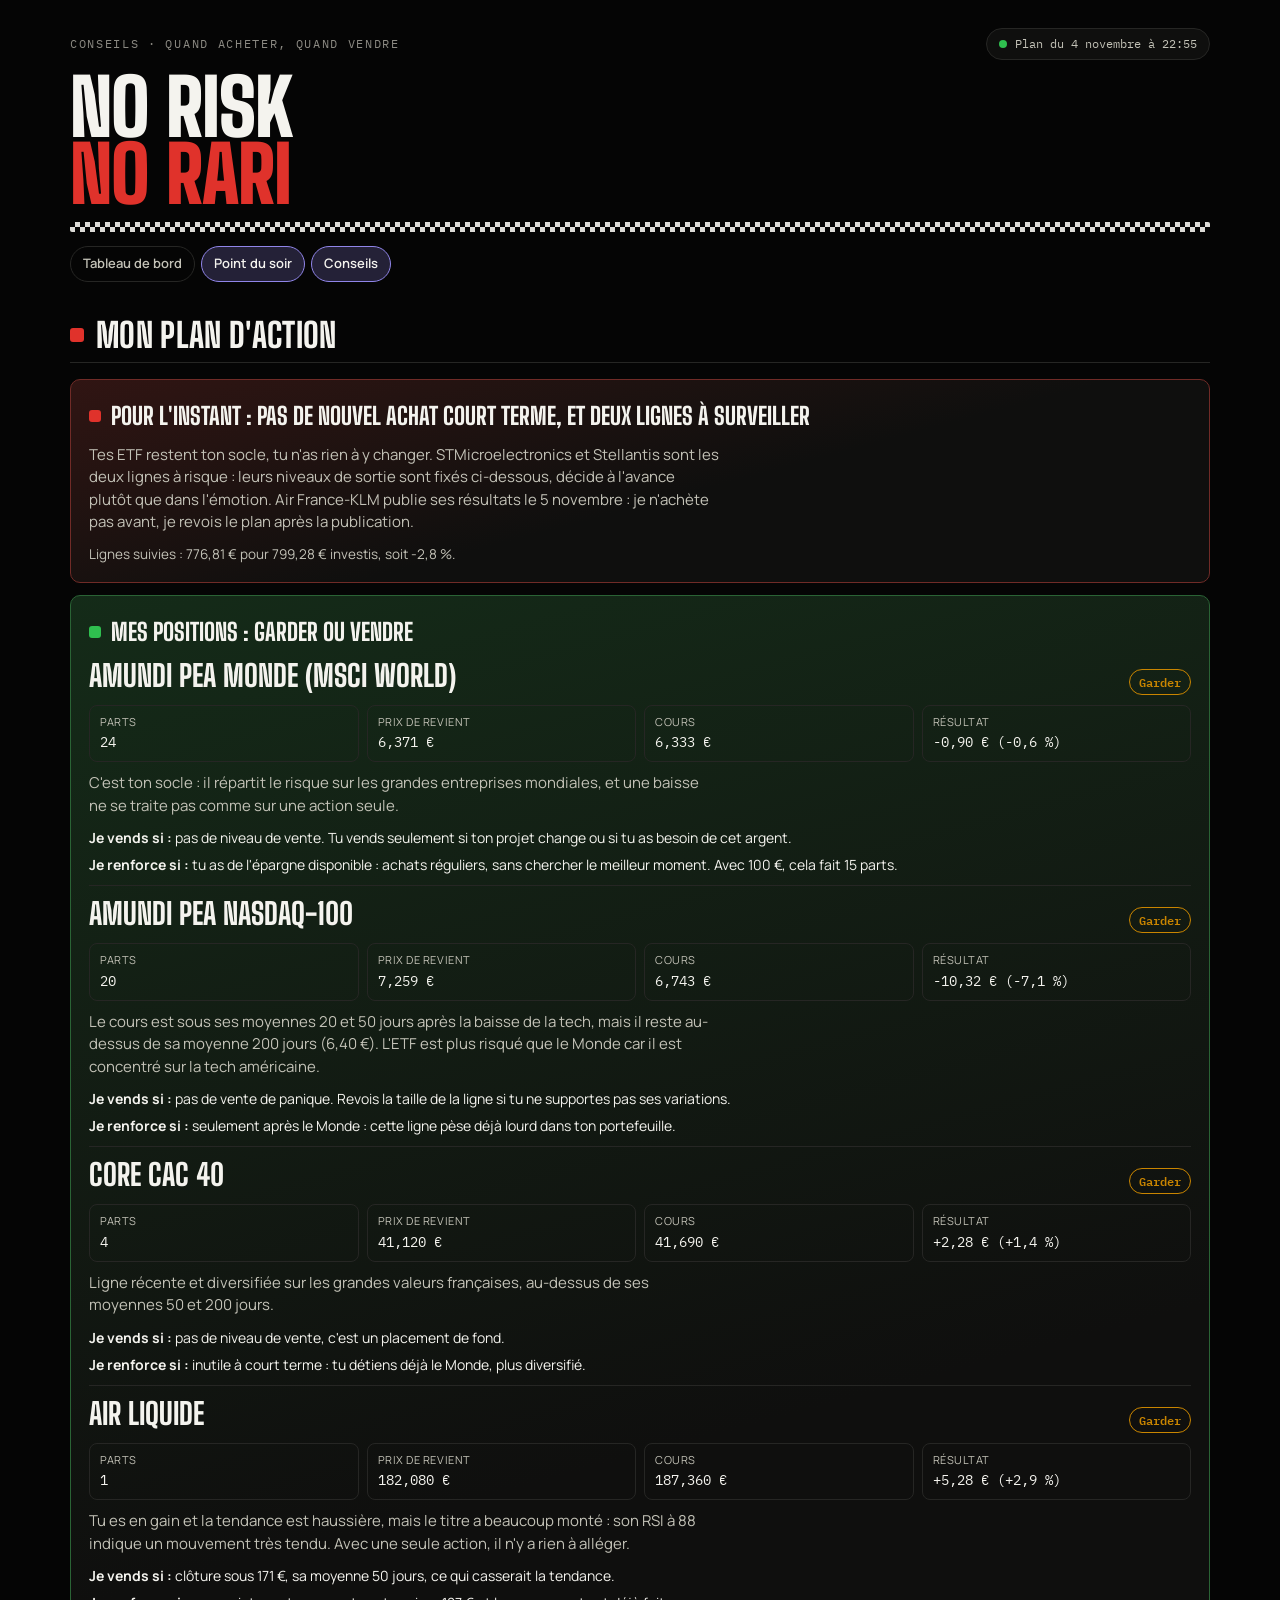
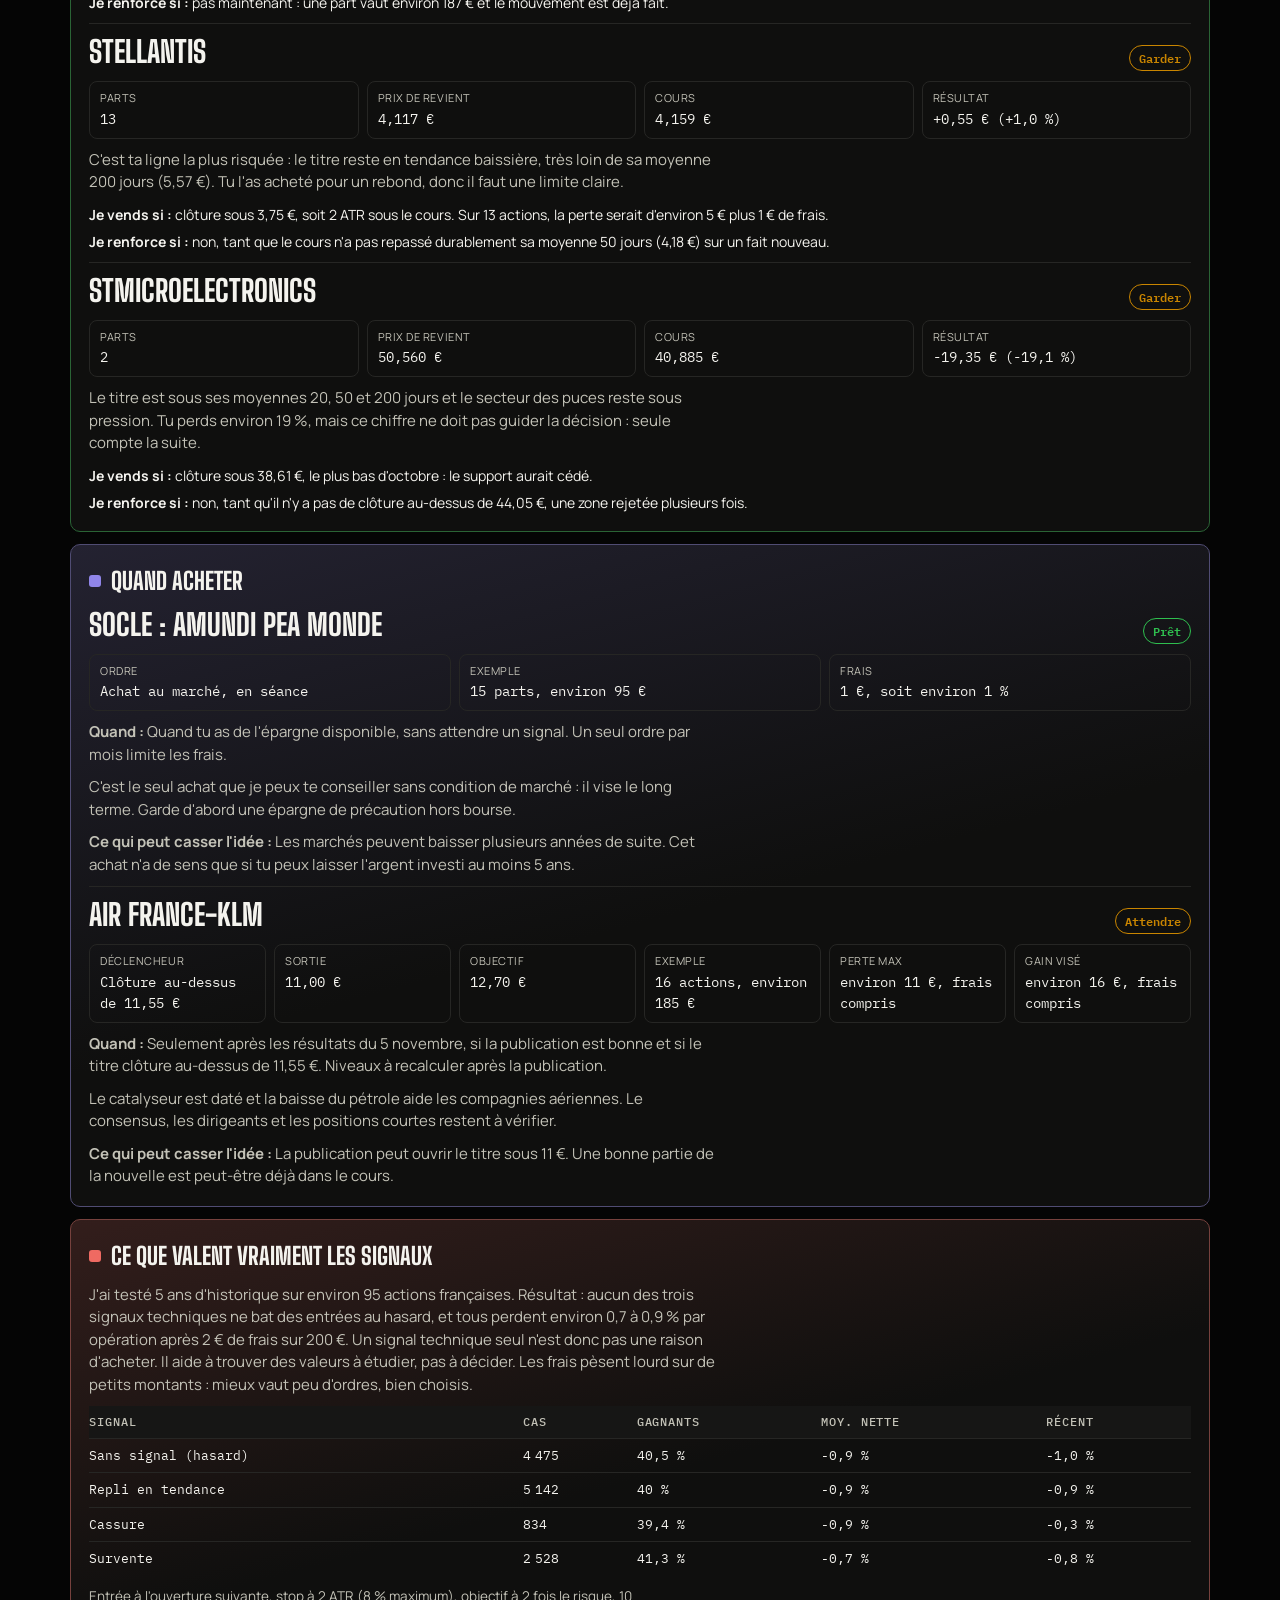
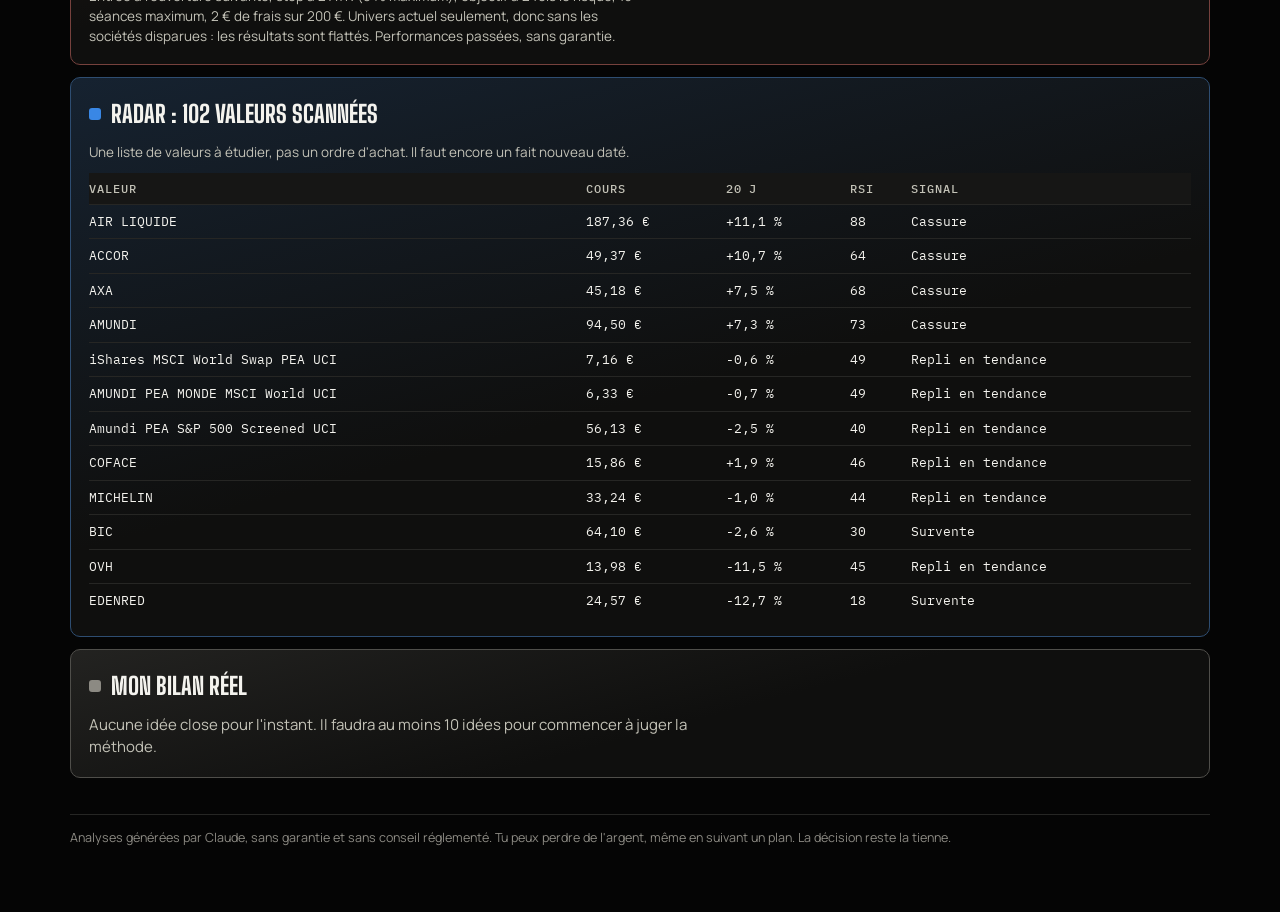
==== conseils.html @ 0ea039a8 "Ajoute la page Conseils et le plan d'action Co-Authored-By: Claude Opus 5.5 <noreply@anthropic.com> " ====
<!doctype html>
<html lang="fr">
<head>
<meta charset="utf-8">
<meta name="viewport" content="width=device-width,initial-scale=1,viewport-fit=cover">
<meta name="theme-color" content="#050505">
<meta name="apple-mobile-web-app-capable" content="yes">
<meta name="apple-mobile-web-app-title" content="No Risk No Rari">
<meta name="robots" content="noindex">
<title>Conseils · No Risk No Rari</title>
<link rel="preconnect" href="https://fonts.googleapis.com">
<link rel="preconnect" href="https://fonts.gstatic.com" crossorigin>
<link rel="stylesheet" href="https://fonts.googleapis.com/css2?family=Big+Shoulders+Display:wght@600;800;900&family=Manrope:wght@400;500;600;700&family=IBM+Plex+Mono:wght@400;500;600&display=swap">
<link rel="stylesheet" href="assets/style.css">
<style>
html, body { margin: 0; }
.title.small { font-size: clamp(40px, 7vw, 78px); }
.days { display: flex; flex-wrap: wrap; gap: 6px; }
.days button { font: inherit; font-size: 12.5px; font-weight: 600; color: var(--fg-2); background: transparent; border: 1px solid var(--line); border-radius: 999px; padding: 6px 12px; cursor: pointer; }
.days button[aria-pressed="true"] { color: var(--bg); background: var(--fg); border-color: var(--fg); }
.days button:focus-visible { outline: 2px solid var(--fg-2); outline-offset: 2px; }
.hero-card { border-radius: var(--radius); border: 1px solid color-mix(in srgb, var(--mood) 45%, var(--line)); background: linear-gradient(150deg, color-mix(in srgb, var(--mood) 26%, var(--surface-2)) 0%, var(--surface) 70%); padding: 22px; display: grid; gap: 10px; }
.hero-card .when { font-family: var(--font-data); font-size: 12.5px; letter-spacing: .1em; text-transform: uppercase; color: var(--fg-2); }
.hero-card h2 { font-size: clamp(30px, 5vw, 46px); text-wrap: balance; }
.hero-card h2::before { display: none; }
.hero-card p { margin: 0; color: var(--fg-2); max-width: 70ch; font-size: 16px; }
.mood { justify-self: start; display: inline-flex; align-items: center; gap: 8px; font-size: 12px; font-weight: 700; letter-spacing: .06em; text-transform: uppercase; padding: 5px 11px; border-radius: 999px; background: color-mix(in srgb, var(--mood) 30%, transparent); color: var(--fg); }
.cards { display: grid; grid-template-columns: repeat(2, minmax(0, 1fr)); gap: 12px; }
.anchor { grid-column: 1 / -1; display: grid; gap: 12px; min-width: 0; scroll-margin-top: 64px; }
#content, section { min-width: 0; max-width: 100%; }
.jump { position: sticky; top: 0; z-index: 5; max-width: 100%; display: flex; gap: 6px; overflow-x: auto; padding: 10px 0; margin: 4px 0 2px; background: var(--bg); scrollbar-width: none; }
.jump::-webkit-scrollbar { display: none; }
.jump a { flex: none; font-size: 13px; font-weight: 600; color: var(--fg-2); text-decoration: none; border: 1px solid var(--line); border-radius: 999px; padding: 8px 12px; }
.jump a:hover, .jump a:focus-visible { color: var(--fg); border-color: var(--fg-2); }
.fold { display: block; }
.fold summary { cursor: pointer; list-style: none; display: flex; justify-content: space-between; align-items: center; gap: 10px; min-height: 28px; }
.fold summary::-webkit-details-marker { display: none; }
.fold summary::before { content: none; display: none; }
.fold summary::after { content: "+"; font-family: var(--font-data); font-size: 20px; color: var(--fg-2); }
.fold[open] summary::after { content: "−"; }
.fold summary:focus-visible { outline: 2px solid var(--fg-2); outline-offset: 2px; }
.fold-body { display: grid; gap: 14px; margin-top: 12px; }
.idea { display: grid; gap: 10px; border-top: 1px solid var(--line); padding-top: 12px; }
.idea:first-child { border-top: 0; padding-top: 0; }
.card { border-radius: var(--radius); border: 1px solid color-mix(in srgb, var(--c) 40%, var(--line)); background: linear-gradient(165deg, color-mix(in srgb, var(--c) 16%, var(--surface)) 0%, var(--surface) 55%); padding: 18px; display: grid; gap: 10px; align-content: start; min-width: 0; }
.card.full { grid-column: 1 / -1; }
.card h3 { margin: 0; display: flex; align-items: center; gap: 10px; font-family: var(--font-display); font-weight: 800; font-size: 24px; text-transform: uppercase; }
.card h3::before { content: ""; width: 12px; height: 12px; border-radius: 3px; background: var(--c); }
.card p { margin: 0; color: var(--fg-2); max-width: 70ch; }
.items { list-style: none; margin: 0; padding: 0; display: grid; gap: 10px; }
.items li { display: grid; gap: 2px; }
.items strong { color: var(--fg); font-size: 14.5px; }
.items span { color: var(--fg-2); font-size: 14px; }
.idea-head { display: flex; flex-wrap: wrap; align-items: baseline; justify-content: space-between; gap: 8px; }
.idea-head .nm { font-family: var(--font-display); font-weight: 800; font-size: 30px; line-height: 1; text-transform: uppercase; }
.term { font-family: var(--font-display); font-weight: 800; font-size: 30px; line-height: 1; text-transform: uppercase; }
.src { list-style: none; margin: 0; padding: 0; display: flex; flex-wrap: wrap; gap: 6px 14px; font-size: 13px; }
.src a { color: var(--fg-2); }
/* Court terme, alertes, journal et quiz */
.avis { display: inline-flex; align-items: center; gap: 8px; font-size: 12px; font-weight: 700; letter-spacing: .06em; text-transform: uppercase; padding: 5px 11px; border-radius: 999px; background: color-mix(in srgb, var(--a) 30%, transparent); color: var(--fg); }
.plan { display: grid; grid-template-columns: repeat(auto-fit, minmax(92px, 1fr)); gap: 8px; margin: 0; }
.plan div { border: 1px solid var(--line); border-radius: 8px; padding: 8px 10px; min-width: 0; }
.plan dt { font-size: 11px; color: var(--fg-2); text-transform: uppercase; letter-spacing: .05em; }
.plan dd { margin: 2px 0 0; font-family: var(--font-data); font-size: 14px; color: var(--fg); overflow-wrap: anywhere; }
.track { display: flex; flex-wrap: wrap; gap: 8px 18px; font-family: var(--font-data); font-size: 14px; color: var(--fg-2); }
.track b { color: var(--fg); font-weight: 600; }
.quiz { display: grid; gap: 16px; }
.quiz fieldset { border: 0; margin: 0; padding: 0; display: grid; gap: 8px; min-width: 0; }
.quiz legend { padding: 0 0 4px; color: var(--fg); font-weight: 600; font-size: 15px; }
.q-opt { font: inherit; font-size: 14.5px; text-align: left; color: var(--fg); background: transparent; border: 1px solid var(--line); border-radius: 8px; padding: 10px 12px; cursor: pointer; min-height: 44px; }
.q-opt:disabled { cursor: default; color: var(--fg-2); }
.q-opt:focus-visible { outline: 2px solid var(--fg-2); outline-offset: 2px; }
.q-opt.ok { border-color: var(--good); background: color-mix(in srgb, var(--good) 22%, transparent); color: var(--fg); }
.q-opt.ko { border-color: var(--bad); background: color-mix(in srgb, var(--bad) 22%, transparent); color: var(--fg); }
.q-exp { margin: 0; font-size: 14px; color: var(--fg-2); }
@media (max-width: 900px) { .cards { grid-template-columns: minmax(0, 1fr); } }

.act { display: inline-block; font-family: var(--font-data); font-size: 12px; font-weight: 600; padding: 3px 9px; border-radius: 999px; border: 1px solid var(--a); color: var(--a); white-space: nowrap; }
.pos { display: grid; gap: 10px; border-top: 1px solid var(--line); padding-top: 12px; min-width: 0; }
.pos:first-of-type { border-top: 0; padding-top: 0; }
.rule { display: grid; gap: 6px; font-size: 14px; }
.warn { color: var(--bad); font-weight: 600; }
.tbl { width: 100%; overflow-x: auto; }
.tbl table { width: 100%; border-collapse: collapse; font-size: 13px; }
.tbl th, .tbl td { text-align: left; padding: 7px 8px 7px 0; border-bottom: 1px solid var(--line); white-space: nowrap; font-family: var(--font-data); }
.tbl th { color: var(--fg-2); font-weight: 500; }
.note { color: var(--fg-2); font-size: 13.5px; }
</style>
</head>
<body>
<div class="wrap">
  <header class="top">
    <div class="topline">
      <span class="eyebrow">Conseils · Quand acheter, quand vendre</span>
      <span class="status"><span class="dot" id="dot"></span><span id="stat">Chargement…</span></span>
    </div>
    <h1 class="title small"><span>No risk</span><span class="red">No rari</span></h1>
    <div class="checker" aria-hidden="true"></div>
    <nav class="tabs" aria-label="Pages">
      <a href="index.html">Tableau de bord</a>
      <a class="nav-point" href="point.html">Point du soir</a>
      <a class="nav-point" href="conseils.html" aria-current="page">Conseils</a>
    </nav>
  </header>
  <section style="--sec: var(--accent)" aria-labelledby="h-c">
    <div class="sec-head"><h2 id="h-c">Mon plan d'action</h2></div>
    <div id="content" class="cards"></div>
  </section>
  <footer class="foot"><span>Analyses générées par Claude, sans garantie et sans conseil réglementé. Tu peux perdre de l'argent, même en suivant un plan. La décision reste la tienne.</span></footer>
</div>
<script>
(() => {
  const $ = (id) => document.getElementById(id);
  const esc = (s) => String(s ?? "").replace(/[&<>"']/g, (c) => ({ "&": "&amp;", "<": "&lt;", ">": "&gt;", '"': "&quot;", "'": "&#39;" }[c]));
  const eur = (x, d = 2) => Number(x).toLocaleString("fr-FR", { minimumFractionDigits: d, maximumFractionDigits: d }) + " €";
  const pct = (x) => (x >= 0 ? "+" : "") + Number(x).toLocaleString("fr-FR", { minimumFractionDigits: 1, maximumFractionDigits: 1 }) + " %";
  const num = (x) => Number(x).toLocaleString("fr-FR");
  const ACT = { "Garder": "--s4", "Renforcer": "--good", "Alléger": "--bad", "Vendre": "--bad", "Attendre": "--s4", "Prêt": "--good" };
  const get = (f) => fetch(`data/${f}.json?t=` + Date.now(), { cache: "no-store" }).then((r) => r.ok ? r.json() : {}).catch(() => ({}));
  const card = (titre, c, html) => `<div class="card full" style="--c: var(${c})"><h3>${titre}</h3>${html}</div>`;

  function lignes(ops) {
    const m = {};
    [...ops].sort((a, b) => String(a.date).localeCompare(String(b.date))).forEach((o) => {
      const l = m[o.isin] || (m[o.isin] = { qte: 0, cout: 0 });
      if (o.sens === "vente") { const part = l.qte ? o.qte / l.qte : 0; l.cout -= l.cout * part; l.qte -= o.qte; }
      else { l.qte += o.qte; l.cout += o.qte * o.prix + (o.frais || 0); }
    });
    return m;
  }

  Promise.all(["conseils", "achats", "cours", "radar", "backtest", "idees"].map(get)).then(([c, ops, cours, radar, bt, id]) => {
    const px = {}; (radar.valeurs || []).forEach((v) => (px[v.symbole] = v.cours));
    Object.entries(cours.cours || {}).forEach(([k, v]) => (px[k] = v.cours));
    const pos = lignes(Array.isArray(ops) ? ops : []);
    let valeur = 0, investi = 0;
    const cartes = (c.positions || []).filter((p) => pos[p.isin] && pos[p.isin].qte > 0).map((p) => {
      const l = pos[p.isin], cr = px[p.symbole], pv = cr ? l.qte * cr - l.cout : null;
      if (cr) { valeur += l.qte * cr; investi += l.cout; }
      const touche = cr && p.sortie && cr <= p.sortie;
      return `<div class="pos"><div class="idea-head"><span class="nm">${esc(p.nom)}</span><span class="act" style="--a: var(${ACT[p.action] || "--s4"})">${esc(p.action)}</span></div>
        <dl class="plan">${[["Parts", num(l.qte)], ["Prix de revient", eur(l.cout / l.qte, 3)], ["Cours", cr ? eur(cr, 3) : "n.d."], ["Résultat", pv === null ? "n.d." : (pv >= 0 ? "+" : "") + eur(pv) + " (" + pct(pv / l.cout * 100) + ")"]].map((x) => `<div><dt>${x[0]}</dt><dd>${x[1]}</dd></div>`).join("")}</dl>
        ${touche ? `<p class="warn">Niveau de sortie touché : applique ta règle ou décide maintenant.</p>` : ""}
        <p>${esc(p.pourquoi)}</p>
        <div class="rule"><span><strong>Je vends si :</strong> ${esc(p.vendreSi)}</span><span><strong>Je renforce si :</strong> ${esc(p.renforcerSi)}</span></div></div>`;
    }).join("");
    const manque = Object.keys(pos).filter((k) => pos[k].qte > 0 && !(c.positions || []).some((p) => p.isin === k));
    const html = [];
    html.push(card(esc(c.verdict?.titre || "Plan en préparation"), "--accent", `<p>${esc(c.verdict?.texte || "")}</p>${investi ? `<p class="note">Lignes suivies : ${eur(valeur)} pour ${eur(investi)} investis, soit ${pct((valeur / investi - 1) * 100)}.</p>` : ""}`));
    html.push(card("Mes positions : garder ou vendre", "--good", cartes + (manque.length ? `<p class="note">Ligne sans plan pour l'instant : ${manque.map(esc).join(", ")}.</p>` : "")));
    html.push(card("Quand acheter", "--s7", (c.achats || []).map((a) => `<div class="pos"><div class="idea-head"><span class="nm">${esc(a.nom)}</span><span class="act" style="--a: var(${ACT[a.statut] || "--s4"})">${esc(a.statut)}</span></div>
      ${a.plan ? `<dl class="plan">${a.plan.map((x) => `<div><dt>${esc(x[0])}</dt><dd>${esc(x[1])}</dd></div>`).join("")}</dl>` : ""}
      <p><strong>Quand :</strong> ${esc(a.quand)}</p><p>${esc(a.pourquoi)}</p>${a.contre ? `<p><strong>Ce qui peut casser l'idée :</strong> ${esc(a.contre)}</p>` : ""}</div>`).join("") || "<p>Aucun achat à faire pour l'instant : ne rien faire est aussi une décision.</p>"));
    const r = bt.resultats || {};
    const lig = Object.entries(r).map(([k, v]) => `<tr><td>${esc(k)}</td><td>${num(v.total.n)}</td><td>${String(v.total.gagnants_pct).replace(".", ",")} %</td><td>${pct(v.total.moyenne_nette_pct)}</td><td>${pct(v.periode_recente.moyenne_nette_pct)}</td></tr>`).join("");
    if (lig) html.push(card("Ce que valent vraiment les signaux", "--bad", `<p>${esc(c.lecture || "")}</p><div class="tbl"><table><thead><tr><th>Signal</th><th>Cas</th><th>Gagnants</th><th>Moy. nette</th><th>Récent</th></tr></thead><tbody>${lig}</tbody></table></div><p class="note">${esc(bt.regle)} ${esc(bt.limite)}</p>`));
    const vus = (radar.valeurs || []).filter((v) => !v.exclu && v.signaux.length).slice(0, 12);
    if (vus.length) html.push(card(`Radar : ${(radar.valeurs || []).length} valeurs scannées`, "--s1", `<p class="note">Une liste de valeurs à étudier, pas un ordre d'achat. Il faut encore un fait nouveau daté.</p><div class="tbl"><table><thead><tr><th>Valeur</th><th>Cours</th><th>20 j</th><th>RSI</th><th>Signal</th></tr></thead><tbody>${vus.map((v) => `<tr><td>${esc(v.nom)}</td><td>${eur(v.cours)}</td><td>${pct(v.perf20_pct)}</td><td>${Math.round(v.rsi)}</td><td>${esc(v.signaux.join(", "))}</td></tr>`).join("")}</tbody></table></div>`));
    const j = id.idees || [], clos = j.filter((i) => typeof i.perfPct === "number");
    html.push(card("Mon bilan réel", "--muted", clos.length ? `<p>${clos.filter((i) => i.perfPct > 0).length} idées gagnantes sur ${clos.length} closes, performance moyenne nette de ${pct(clos.reduce((a, i) => a + i.perfPct, 0) / clos.length)}.</p>` : `<p>Aucune idée close pour l'instant. Il faudra au moins 10 idées pour commencer à juger la méthode.</p>`));
    $("content").innerHTML = html.join("");
    $("dot").className = "dot live";
    $("stat").textContent = c.maj ? "Plan du " + new Date(c.maj).toLocaleDateString("fr-FR", { day: "numeric", month: "long", hour: "2-digit", minute: "2-digit" }) : "Plan en préparation";
  });
})();
</script>
</body>
</html>
---- assets/style.css ----
html,body{margin:0}
/* Layout: a pit-wall console. Black ground, condensed racing display type for the title and big figures,
   a checkered strip as the one ornament, everything else quiet. Single dark look by design. */
:root {
  color-scheme: dark;
  --bg: #050505;
  --surface: #0f0f0e;
  --surface-2: #161615;
  --line: #262624;
  --line-strong: #383835;
  --fg: #f4f3ee;
  --fg-2: #c3c2b7;
  --muted: #8c8a83;
  --accent: #e0322b;
  --accent-ink: #ffffff;
  --good: #2fbf4f;
  --bad: #ef6a62;
  --s1: #3987e5; --s2: #d95926; --s3: #199e70; --s4: #c98500;
  --s5: #d55181; --s6: #008300; --s7: #9085e9; --s8: #e66767;
  --r1: #1c5cab; --r2: #2a78d6; --r3: #5598e7; --r4: #9ec5f4;
  --font-display: "Big Shoulders Display", Impact, "Arial Narrow", sans-serif;
  --font-body: "Manrope", system-ui, -apple-system, "Segoe UI", sans-serif;
  --font-data: "IBM Plex Mono", ui-monospace, "SF Mono", Menlo, monospace;
  --radius: 10px;
}
* { box-sizing: border-box; }
html, body { background: var(--bg); }
body { color: var(--fg); font-family: var(--font-body); font-size: 15px; line-height: 1.5; }
a { color: var(--fg); }
.wrap { max-width: 1180px; margin: 0 auto; padding-inline: 20px; padding-block: 28px 64px; display: grid; gap: 36px; }

/* Header */
.top { display: grid; gap: 14px; }
.topline { display: flex; flex-wrap: wrap; align-items: center; justify-content: space-between; gap: 12px; }
.eyebrow { font-family: var(--font-data); font-size: 12px; letter-spacing: .14em; text-transform: uppercase; color: var(--muted); }
.title { font-family: var(--font-display); font-weight: 900; font-size: clamp(52px, 11vw, 132px); line-height: .86; letter-spacing: -.01em; margin: 0; text-transform: uppercase; text-wrap: balance; }
.title span { display: block; }
.title .red { color: var(--accent); }
.checker { height: 10px; background: repeating-conic-gradient(var(--fg) 0 25%, var(--bg) 0 50%) 0 0 / 10px 10px; opacity: .9; border-radius: 2px; }
.status { display: inline-flex; align-items: center; gap: 8px; font-family: var(--font-data); font-size: 12px; color: var(--fg-2); background: var(--surface); border: 1px solid var(--line); border-radius: 999px; padding: 6px 12px; }
.dot { width: 8px; height: 8px; border-radius: 50%; background: var(--muted); }
.dot.live { background: var(--good); }
.dot.stale { background: #e8a317; }
nav.tabs { display: flex; flex-wrap: wrap; gap: 6px; }
nav.tabs a { font-size: 13px; font-weight: 600; text-decoration: none; color: var(--fg-2); padding: 7px 12px; border: 1px solid var(--line); border-radius: 999px; }
nav.tabs a:hover, nav.tabs a:focus-visible { color: var(--fg); border-color: var(--line-strong); outline: none; }

section { display: grid; gap: 16px; scroll-margin-top: 16px; }
.sec-head { display: flex; flex-wrap: wrap; align-items: baseline; justify-content: space-between; gap: 8px; border-bottom: 1px solid var(--line); padding-bottom: 10px; }
h2 { font-family: var(--font-display); font-weight: 800; font-size: 34px; line-height: 1; margin: 0; text-transform: uppercase; letter-spacing: .01em; }
.sec-note { color: var(--muted); font-size: 13px; }

/* KPIs */
.kpis { display: grid; grid-template-columns: repeat(4, minmax(0, 1fr)); gap: 12px; }
.kpi { background: var(--surface); border: 1px solid var(--line); border-radius: var(--radius); padding: 16px 18px; display: grid; gap: 6px; min-width: 0; }
.kpi.hero { background: var(--surface-2); }
.kpi .lab { font-size: 12px; font-weight: 600; letter-spacing: .08em; text-transform: uppercase; color: var(--muted); }
.kpi .val { font-family: var(--font-display); font-weight: 800; font-size: 40px; line-height: 1; white-space: nowrap; overflow: hidden; text-overflow: ellipsis; }
.kpi .sub { font-family: var(--font-data); font-size: 12.5px; color: var(--fg-2); }
.up { color: var(--good); } .down { color: var(--bad); }

/* Colour layer */
.kpi { background: linear-gradient(155deg, color-mix(in srgb, var(--k, var(--muted)) 22%, var(--surface)) 0%, var(--surface) 62%); border-color: color-mix(in srgb, var(--k, var(--line)) 35%, var(--line)); }
.kpi.hero { background: linear-gradient(155deg, color-mix(in srgb, var(--k) 30%, var(--surface-2)) 0%, var(--surface-2) 65%); }
.sec-head h2 { display: flex; align-items: center; gap: 12px; }
.sec-head h2::before { content: ""; width: 14px; height: 14px; border-radius: 3px; background: var(--sec, var(--accent)); flex: none; }
.panel.full { grid-column: 1 / -1; }
.heat { display: grid; grid-template-columns: repeat(auto-fill, minmax(150px, 1fr)); gap: 8px; }
.tile { border-radius: 8px; padding: 12px 12px 10px; display: grid; gap: 4px; min-width: 0; border: 1px solid var(--line); }
.tile .tn { font-size: 13px; font-weight: 700; overflow: hidden; text-overflow: ellipsis; white-space: nowrap; }
.tile .tv { font-family: var(--font-display); font-weight: 800; font-size: 26px; line-height: 1; }
.tile .tp { font-family: var(--font-data); font-size: 11.5px; color: var(--fg-2); }
.tile .tag { font-size: 10.5px; letter-spacing: .08em; text-transform: uppercase; color: var(--fg-2); }
.seg { display: inline-flex; border: 1px solid var(--line-strong); border-radius: 999px; padding: 3px; gap: 3px; justify-self: start; }
.seg button { font: inherit; font-size: 13.5px; font-weight: 700; border: 0; background: transparent; color: var(--fg-2); padding: 7px 16px; border-radius: 999px; cursor: pointer; }
.seg #sAchat[aria-pressed="true"] { background: var(--good); color: #04130a; }
.seg #sVente[aria-pressed="true"] { background: var(--bad); color: #1a0505; }
.seg button:focus-visible { outline: 2px solid var(--fg); outline-offset: 2px; }
.lab-s { font-size: 12px; font-weight: 700; letter-spacing: .06em; text-transform: uppercase; color: var(--muted); }
.btn.sell { background: var(--bad); border-color: var(--bad); color: #1a0505; }
nav.tabs a.nav-point { border-color: var(--s7); color: var(--fg); background: color-mix(in srgb, var(--s7) 22%, transparent); }
.fiche.is-held { border-color: color-mix(in srgb, var(--fc) 55%, var(--line)); background: linear-gradient(165deg, color-mix(in srgb, var(--fc) 14%, var(--surface)) 0%, var(--surface) 45%); }

/* Panels & charts */
.grid-charts { display: grid; grid-template-columns: repeat(3, minmax(0, 1fr)); gap: 12px; }
.panel { background: var(--surface); border: 1px solid var(--line); border-radius: var(--radius); padding: 16px 18px 18px; display: grid; gap: 12px; align-content: start; min-width: 0; }
.panel.wide { grid-column: span 2; }
.panel h3 { margin: 0; font-size: 14px; font-weight: 700; letter-spacing: .02em; }
.panel .hint { font-size: 12.5px; color: var(--muted); margin: -6px 0 0; }
.chart { position: relative; width: 100%; }
.chart svg { display: block; width: 100%; height: auto; overflow: visible; }
.axis-t { fill: var(--muted); font-family: var(--font-data); font-size: 11px; }
.grid-l { stroke: var(--line); stroke-width: 1; }
.tip { position: absolute; pointer-events: none; background: var(--surface-2); border: 1px solid var(--line-strong); border-radius: 8px; padding: 8px 10px; font-size: 12.5px; font-family: var(--font-data); color: var(--fg); white-space: nowrap; transform: translate(-50%, calc(-100% - 12px)); z-index: 2; }
.tip b { font-weight: 600; }
.empty { border: 1px dashed var(--line-strong); border-radius: var(--radius); padding: 22px; color: var(--fg-2); font-size: 14px; display: grid; gap: 6px; place-items: start; }
.empty strong { color: var(--fg); }

.donut-wrap { display: grid; grid-template-columns: 150px minmax(0, 1fr); gap: 16px; align-items: center; }
.legend { list-style: none; margin: 0; padding: 0; display: grid; gap: 7px; min-width: 0; }
.legend li { display: grid; grid-template-columns: 10px minmax(0, 1fr) auto; gap: 8px; align-items: center; font-size: 13px; }
.legend .sw { width: 10px; height: 10px; border-radius: 3px; }
.legend .nm { overflow: hidden; text-overflow: ellipsis; white-space: nowrap; color: var(--fg-2); }
.legend .pc { font-family: var(--font-data); font-variant-numeric: tabular-nums; color: var(--fg); }
.legend li.hl .nm { color: var(--fg); }

.bars { display: grid; gap: 8px; }
.bar-row { display: grid; grid-template-columns: minmax(0, 110px) minmax(0, 1fr) 78px; gap: 10px; align-items: center; font-size: 13px; }
.bar-row .nm { overflow: hidden; text-overflow: ellipsis; white-space: nowrap; color: var(--fg-2); }
.bar-track { position: relative; height: 16px; }
.bar-track::before { content: ""; position: absolute; left: 50%; top: -3px; bottom: -3px; width: 1px; background: var(--line-strong); }
.bar { position: absolute; top: 2px; height: 12px; border-radius: 3px; }
.bar.pos { left: 50%; background: var(--good); border-radius: 0 3px 3px 0; }
.bar.neg { right: 50%; background: var(--bad); border-radius: 3px 0 0 3px; }
.bar-row .v { font-family: var(--font-data); font-variant-numeric: tabular-nums; text-align: right; }

/* Table */
.table-scroll { overflow-x: auto; border: 1px solid var(--line); border-radius: var(--radius); background: var(--surface); }
table { width: 100%; border-collapse: collapse; font-size: 13.5px; min-width: 760px; }
th, td { padding: 11px 14px; text-align: right; border-bottom: 1px solid var(--line); white-space: nowrap; }
th:first-child, td:first-child { text-align: left; }
th { font-size: 11.5px; letter-spacing: .08em; text-transform: uppercase; color: var(--muted); font-weight: 600; background: var(--surface-2); }
td { font-family: var(--font-data); font-variant-numeric: tabular-nums; }
td:first-child { font-family: var(--font-body); }
tr:last-child td { border-bottom: none; }
.asset-cell { display: flex; align-items: center; gap: 10px; }
.asset-cell .sw { width: 10px; height: 10px; border-radius: 3px; flex: none; }
.asset-cell small { display: block; color: var(--muted); font-family: var(--font-data); font-size: 11.5px; }
.pending { color: var(--muted); font-style: italic; }

/* Chips */
.chip { display: inline-flex; align-items: center; gap: 6px; font-size: 11.5px; font-weight: 600; letter-spacing: .03em; padding: 3px 9px; border-radius: 999px; border: 1px solid var(--line-strong); color: var(--fg-2); white-space: nowrap; }
.chip .sw { width: 8px; height: 8px; border-radius: 2px; }
.chip.held { border-color: var(--fg-2); color: var(--fg); }

/* Fiches */
.fiches { display: grid; grid-template-columns: repeat(2, minmax(0, 1fr)); gap: 12px; }
.fiche { background: var(--surface); border: 1px solid var(--line); border-radius: var(--radius); padding: 18px; display: grid; gap: 12px; align-content: start; min-width: 0; }
.fiche-head { display: grid; grid-template-columns: minmax(0, 1fr) auto; gap: 10px; align-items: start; }
.fiche h3 { margin: 0; font-family: var(--font-display); font-weight: 800; font-size: 26px; line-height: 1.05; text-transform: uppercase; }
.fiche .ids { font-family: var(--font-data); font-size: 11.5px; color: var(--muted); margin-top: 4px; }
.fiche .price { text-align: right; }
.fiche .price .p { font-family: var(--font-display); font-weight: 800; font-size: 26px; line-height: 1; }
.fiche .price .d { font-family: var(--font-data); font-size: 12px; }
.chips { display: flex; flex-wrap: wrap; gap: 6px; }
.fiche p { margin: 0; color: var(--fg-2); max-width: 65ch; }
.fiche .lead { color: var(--fg); }
.spark { height: 46px; }
details { border-top: 1px solid var(--line); padding-top: 10px; }
summary { cursor: pointer; font-size: 13px; font-weight: 700; color: var(--fg); list-style: none; display: flex; align-items: center; gap: 8px; }
summary::-webkit-details-marker { display: none; }
summary::before { content: "+"; font-family: var(--font-data); color: var(--muted); width: 12px; }
details[open] summary::before { content: "−"; }
summary:focus-visible { outline: 2px solid var(--fg-2); outline-offset: 3px; border-radius: 4px; }
.blocks { display: grid; gap: 12px; margin-top: 12px; }
.blk h4 { margin: 0 0 3px; font-size: 11.5px; letter-spacing: .1em; text-transform: uppercase; color: var(--muted); font-weight: 700; }
.mini-list { list-style: none; margin: 0; padding: 0; display: grid; gap: 6px; font-size: 13.5px; color: var(--fg-2); }
.mini-list .dt { font-family: var(--font-data); color: var(--fg); margin-right: 8px; font-size: 12.5px; }
.filters { display: flex; flex-wrap: wrap; gap: 6px; }
.filters button { font: inherit; font-size: 13px; font-weight: 600; color: var(--fg-2); background: transparent; border: 1px solid var(--line); border-radius: 999px; padding: 6px 12px; cursor: pointer; }
.filters button[aria-pressed="true"] { color: var(--bg); background: var(--fg); border-color: var(--fg); }

/* Agenda */
.agenda { list-style: none; margin: 0; padding: 0; display: grid; gap: 8px; }
.agenda li { display: grid; grid-template-columns: 74px minmax(0, 1fr) auto; gap: 14px; align-items: center; background: var(--surface); border: 1px solid var(--line); border-radius: var(--radius); padding: 12px 16px; }
.agenda .day { font-family: var(--font-display); font-weight: 800; font-size: 30px; line-height: .9; text-transform: uppercase; }
.agenda .day small { display: block; font-family: var(--font-data); font-weight: 500; font-size: 11.5px; color: var(--muted); letter-spacing: .06em; margin-top: 4px; }
.agenda .what { min-width: 0; }
.agenda .what strong { display: block; font-size: 14px; }
.agenda .what span { color: var(--muted); font-size: 13px; }
.agenda .cd { font-family: var(--font-data); font-size: 12.5px; color: var(--fg-2); white-space: nowrap; }
.agenda .cd.soon { color: var(--accent); }

/* Form */
.add-grid { display: grid; grid-template-columns: minmax(0, 1.2fr) minmax(0, 1fr); gap: 12px; align-items: start; }
form { display: grid; gap: 12px; }
.fields { display: grid; grid-template-columns: repeat(2, minmax(0, 1fr)); gap: 12px; }
.field { display: grid; gap: 5px; min-width: 0; }
.field.full { grid-column: 1 / -1; }
label { font-size: 12px; font-weight: 700; letter-spacing: .06em; text-transform: uppercase; color: var(--muted); }
input, select { font: inherit; font-size: 14.5px; color: var(--fg); background: var(--surface-2); border: 1px solid var(--line-strong); border-radius: 8px; padding: 10px 12px; width: 100%; min-width: 0; }
input:focus-visible, select:focus-visible { outline: 2px solid var(--fg-2); outline-offset: 1px; }
.btn { font: inherit; font-weight: 700; font-size: 14px; border-radius: 8px; padding: 11px 18px; cursor: pointer; border: 1px solid var(--accent); background: var(--accent); color: var(--accent-ink); justify-self: start; }
.btn:focus-visible { outline: 2px solid var(--fg); outline-offset: 2px; }
.btn[disabled] { opacity: .5; cursor: not-allowed; }
.btn-ghost { font: inherit; font-size: 12.5px; font-weight: 600; background: transparent; border: 1px solid var(--line-strong); color: var(--fg-2); border-radius: 6px; padding: 5px 10px; cursor: pointer; }
.btn-ghost.danger { border-color: var(--bad); color: var(--bad); }
.btn-ghost:focus-visible { outline: 2px solid var(--fg-2); outline-offset: 2px; }
.export { display: grid; gap: 10px; border: 1px solid var(--line-strong); border-radius: 8px; padding: 14px; background: var(--surface-2); }
.export p { margin: 0; font-size: 13.5px; color: var(--fg-2); }
.export code { font-family: var(--font-data); }
.export pre { margin: 0; font-family: var(--font-data); font-size: 12.5px; color: var(--fg); background: var(--bg); border: 1px solid var(--line); border-radius: 6px; padding: 10px; overflow-x: auto; }
.export-acts { display: flex; flex-wrap: wrap; gap: 8px; }
.export-acts a { text-decoration: none; display: inline-flex; align-items: center; }
.hint-s { font-size: 12.5px; color: var(--muted); }
.hint-s.ok { color: var(--fg-2); }
.form-msg { font-size: 13px; color: var(--fg-2); min-height: 1.2em; }
.form-msg.err { color: var(--bad); }
.achats { list-style: none; margin: 0; padding: 0; display: grid; gap: 6px; max-height: 420px; overflow-y: auto; }
.achats li { display: grid; grid-template-columns: minmax(0, 1fr) auto; gap: 10px; align-items: center; padding: 10px 12px; border: 1px solid var(--line); border-radius: 8px; background: var(--surface-2); font-size: 13px; }
.achats .meta { font-family: var(--font-data); color: var(--muted); font-size: 12px; }
.achats .acts { display: flex; gap: 6px; }

.foot { color: var(--muted); font-size: 12.5px; border-top: 1px solid var(--line); padding-top: 14px; display: grid; gap: 4px; }

@media (max-width: 900px) {
  .kpis { grid-template-columns: repeat(2, minmax(0, 1fr)); }
  .grid-charts { grid-template-columns: minmax(0, 1fr); }
  .panel.wide { grid-column: auto; }
  .fiches, .add-grid { grid-template-columns: minmax(0, 1fr); }
}
@media (max-width: 480px) {
  .wrap { padding-inline: 16px; }
  .kpi .val { font-size: 32px; }
  .donut-wrap { grid-template-columns: minmax(0, 1fr); }
  .donut-wrap .chart { max-width: 180px; justify-self: center; }
  .fields { grid-template-columns: minmax(0, 1fr); }
  .agenda li { grid-template-columns: 60px minmax(0, 1fr); }
  .agenda .cd { grid-column: 2; }
}
@media (prefers-reduced-motion: reduce) { * { transition: none !important; animation: none !important; scroll-behavior: auto !important; } }
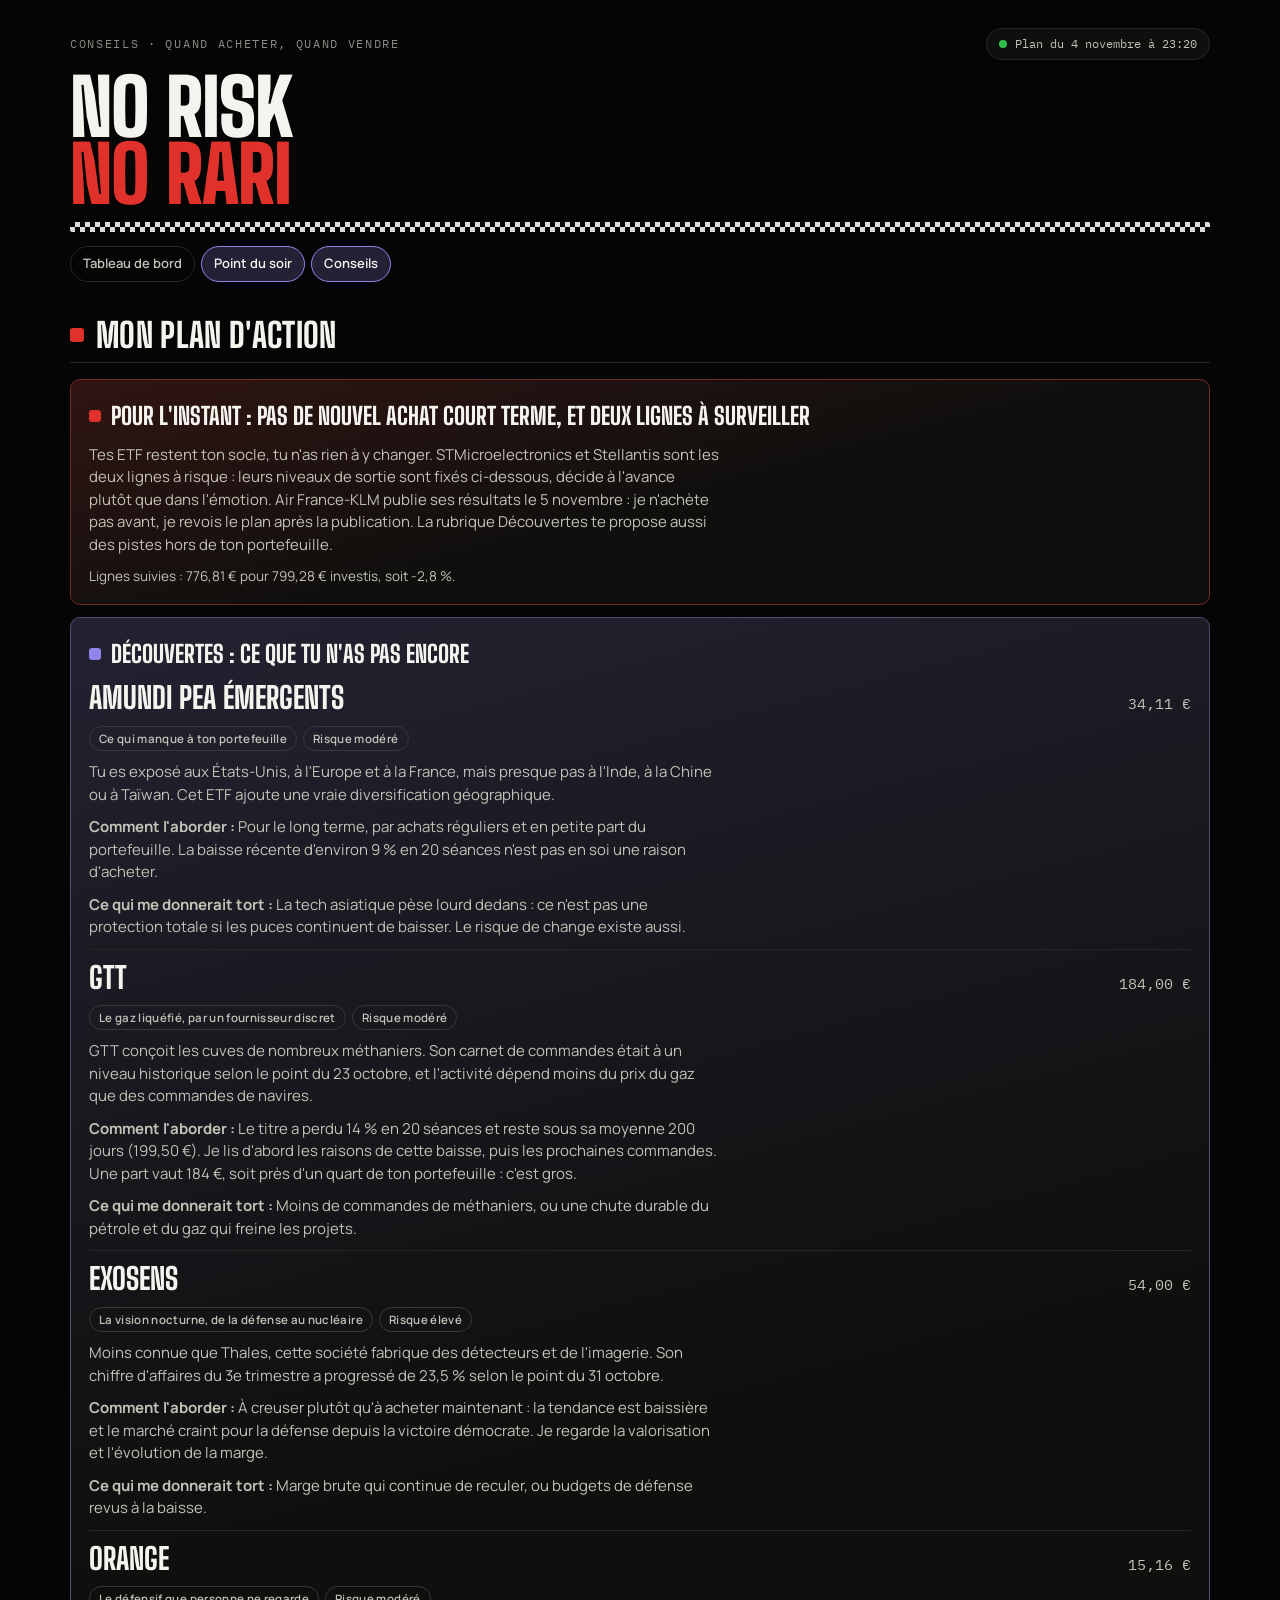
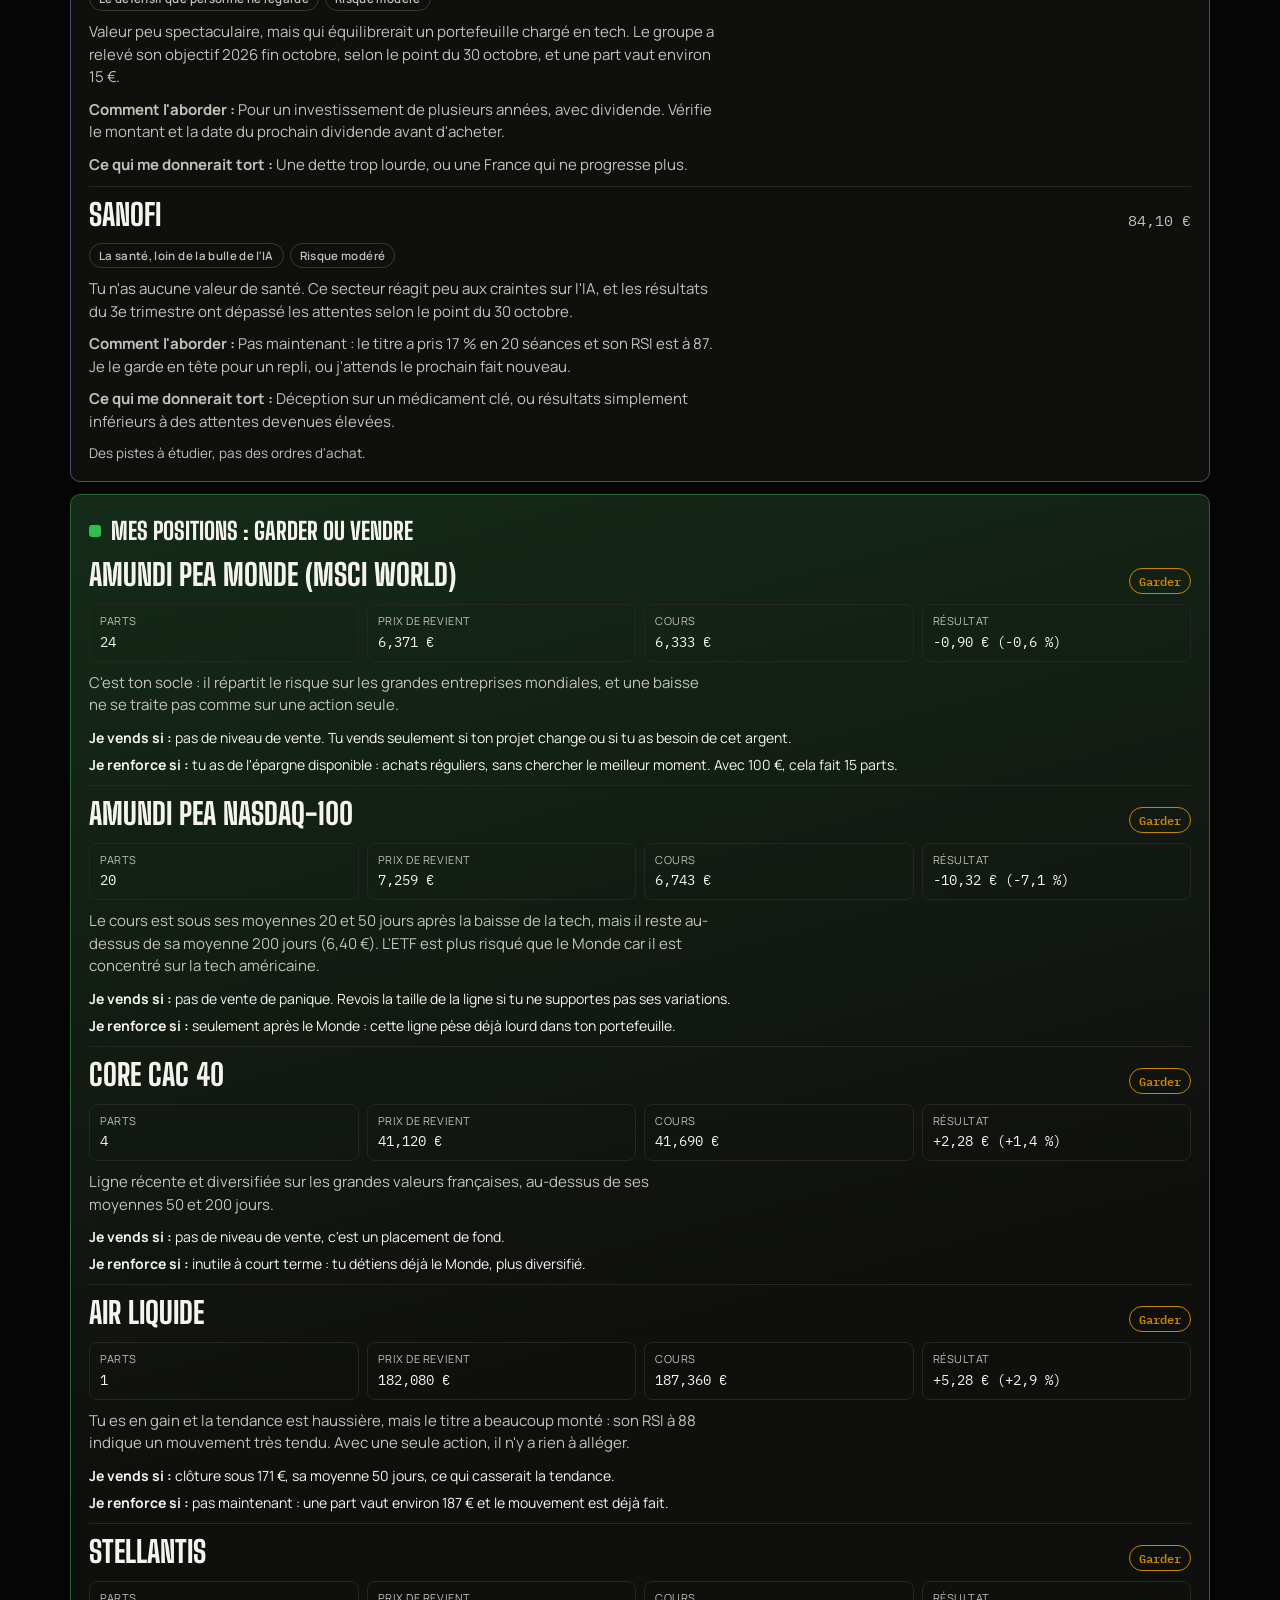
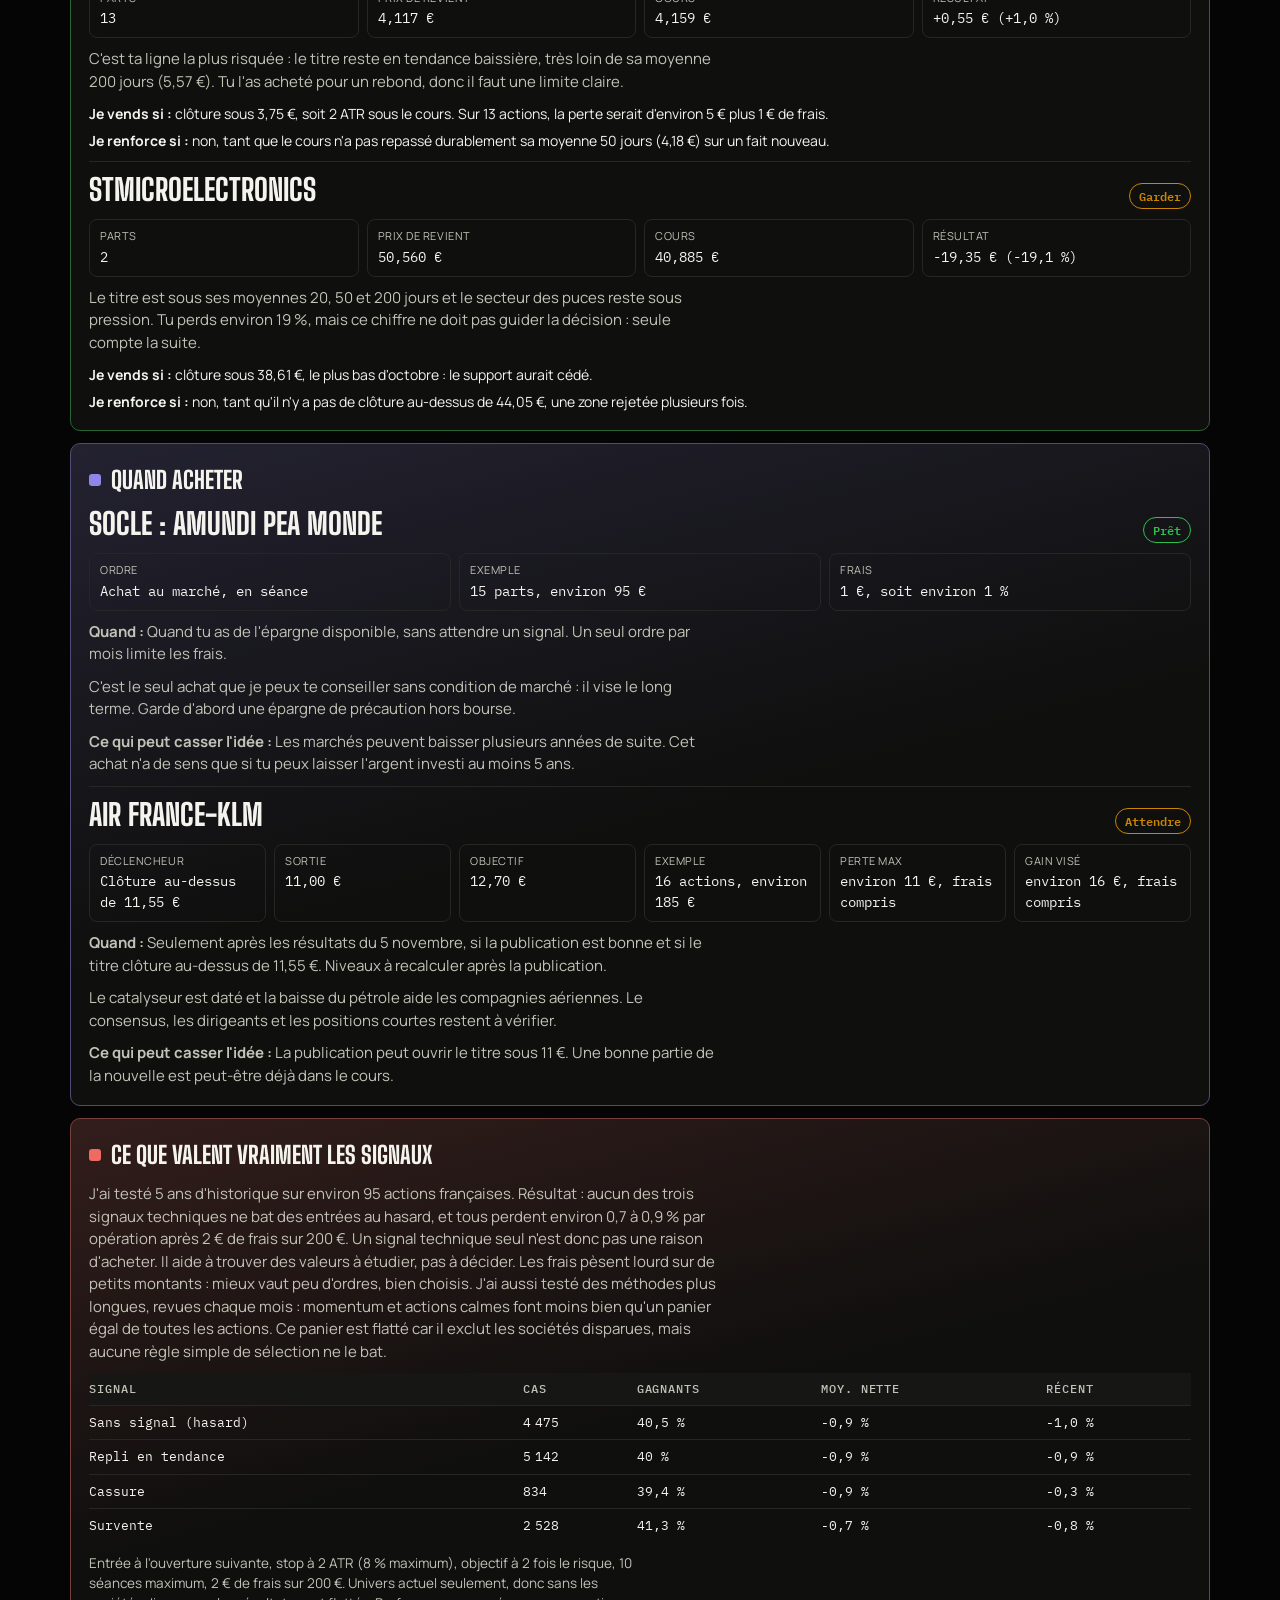
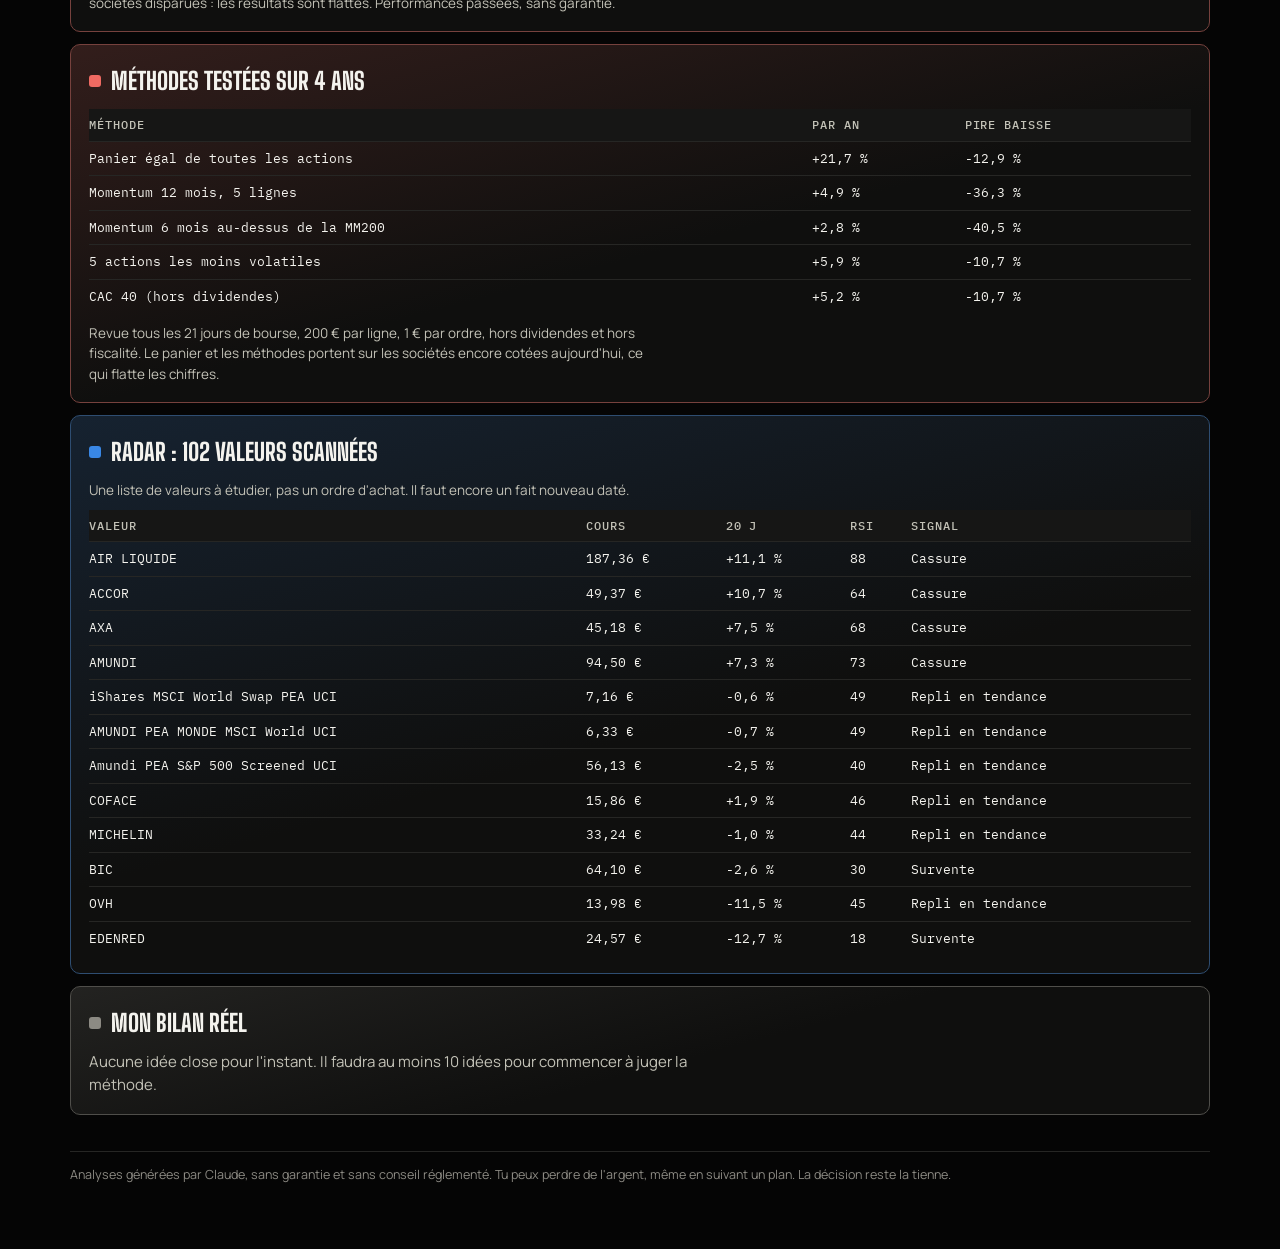
==== commit 6fc2fe20: "Ajoute les découvertes hors portefeuille Co-Authored-By: Claude Opus 5.5 <noreply@anthropic.com> Cla" ====
--- a/conseils.html
+++ b/conseils.html
@@ -129,7 +129,7 @@
     return m;
   }
 
-  Promise.all(["conseils", "achats", "cours", "radar", "backtest", "idees"].map(get)).then(([c, ops, cours, radar, bt, id]) => {
+  Promise.all(["conseils", "achats", "cours", "radar", "backtest", "idees", "strategies"].map(get)).then(([c, ops, cours, radar, bt, id, st]) => {
     const px = {}; (radar.valeurs || []).forEach((v) => (px[v.symbole] = v.cours));
     Object.entries(cours.cours || {}).forEach(([k, v]) => (px[k] = v.cours));
     const pos = lignes(Array.isArray(ops) ? ops : []);
@@ -151,9 +151,17 @@
     html.push(card("Quand acheter", "--s7", (c.achats || []).map((a) => `<div class="pos"><div class="idea-head"><span class="nm">${esc(a.nom)}</span><span class="act" style="--a: var(${ACT[a.statut] || "--s4"})">${esc(a.statut)}</span></div>
       ${a.plan ? `<dl class="plan">${a.plan.map((x) => `<div><dt>${esc(x[0])}</dt><dd>${esc(x[1])}</dd></div>`).join("")}</dl>` : ""}
       <p><strong>Quand :</strong> ${esc(a.quand)}</p><p>${esc(a.pourquoi)}</p>${a.contre ? `<p><strong>Ce qui peut casser l'idée :</strong> ${esc(a.contre)}</p>` : ""}</div>`).join("") || "<p>Aucun achat à faire pour l'instant : ne rien faire est aussi une décision.</p>"));
+    html.splice(1, 0, card("Découvertes : ce que tu n'as pas encore", "--s7", (c.decouvertes || []).map((d) => {
+      const cr = px[d.symbole];
+      return `<div class="pos"><div class="idea-head"><span class="nm">${esc(d.nom)}</span>${cr ? `<span style="font-family:var(--font-data);color:var(--fg-2)">${eur(cr)}</span>` : ""}</div>
+      <div class="chips"><span class="chip">${esc(d.theme)}</span><span class="chip">Risque ${esc(String(d.risque).toLowerCase())}</span></div>
+      <p>${esc(d.pourquoi)}</p><p><strong>Comment l'aborder :</strong> ${esc(d.aBorder)}</p><p><strong>Ce qui me donnerait tort :</strong> ${esc(d.faux)}</p></div>`;
+    }).join("") + `<p class="note">Des pistes à étudier, pas des ordres d'achat.</p>`));
     const r = bt.resultats || {};
     const lig = Object.entries(r).map(([k, v]) => `<tr><td>${esc(k)}</td><td>${num(v.total.n)}</td><td>${String(v.total.gagnants_pct).replace(".", ",")} %</td><td>${pct(v.total.moyenne_nette_pct)}</td><td>${pct(v.periode_recente.moyenne_nette_pct)}</td></tr>`).join("");
     if (lig) html.push(card("Ce que valent vraiment les signaux", "--bad", `<p>${esc(c.lecture || "")}</p><div class="tbl"><table><thead><tr><th>Signal</th><th>Cas</th><th>Gagnants</th><th>Moy. nette</th><th>Récent</th></tr></thead><tbody>${lig}</tbody></table></div><p class="note">${esc(bt.regle)} ${esc(bt.limite)}</p>`));
+    const ms = Object.entries(st.methodes || {}).map(([k, v]) => `<tr><td>${esc(k)}</td><td>${pct(v.total.annuel_pct)}</td><td>${pct(v.total.pire_baisse_pct)}</td></tr>`).join("");
+    if (ms) html.push(card("Méthodes testées sur 4 ans", "--bad", `<div class="tbl"><table><thead><tr><th>Méthode</th><th>Par an</th><th>Pire baisse</th></tr></thead><tbody>${ms}</tbody></table></div><p class="note">${esc(st.regle)} Le panier et les méthodes portent sur les sociétés encore cotées aujourd'hui, ce qui flatte les chiffres.</p>`));
     const vus = (radar.valeurs || []).filter((v) => !v.exclu && v.signaux.length).slice(0, 12);
     if (vus.length) html.push(card(`Radar : ${(radar.valeurs || []).length} valeurs scannées`, "--s1", `<p class="note">Une liste de valeurs à étudier, pas un ordre d'achat. Il faut encore un fait nouveau daté.</p><div class="tbl"><table><thead><tr><th>Valeur</th><th>Cours</th><th>20 j</th><th>RSI</th><th>Signal</th></tr></thead><tbody>${vus.map((v) => `<tr><td>${esc(v.nom)}</td><td>${eur(v.cours)}</td><td>${pct(v.perf20_pct)}</td><td>${Math.round(v.rsi)}</td><td>${esc(v.signaux.join(", "))}</td></tr>`).join("")}</tbody></table></div>`));
     const j = id.idees || [], clos = j.filter((i) => typeof i.perfPct === "number");
